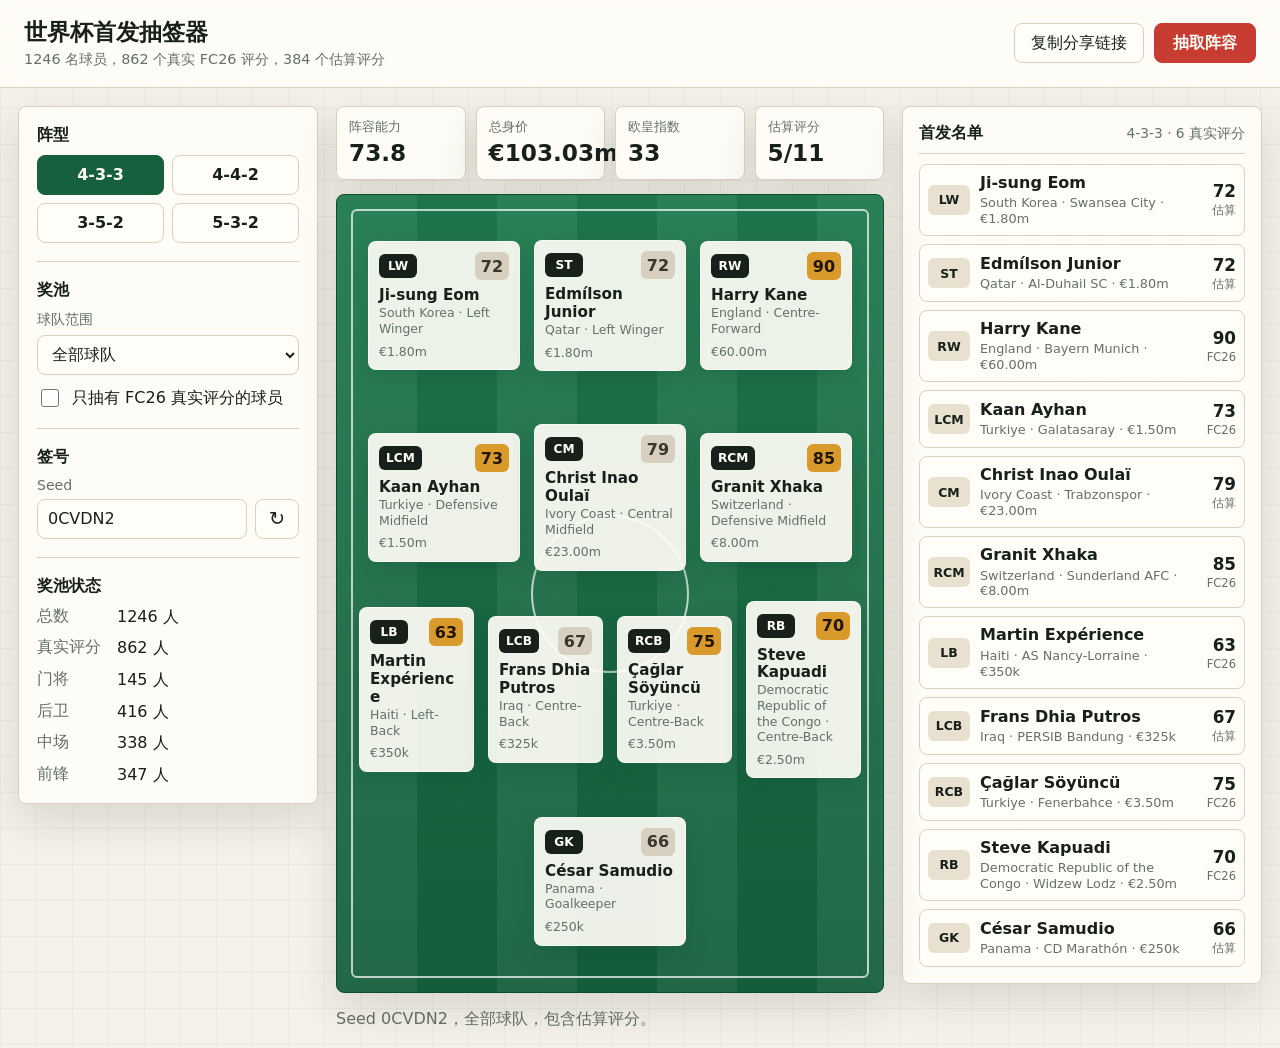
==== index.html @ d8655aa6 "Initial commit: World Cup Lineup Lottery app - index.html: Main page with lottery UI - app.js: Core " ====
<!doctype html>
<html lang="zh-CN">
  <head>
    <meta charset="utf-8" />
    <meta name="viewport" content="width=device-width, initial-scale=1" />
    <title>世界杯首发抽签器</title>
    <link rel="stylesheet" href="./styles.css" />
  </head>
  <body>
    <header class="topbar">
      <div>
        <h1>世界杯首发抽签器</h1>
        <p id="dataSummary">正在载入球员数据</p>
      </div>
      <div class="top-actions">
        <button class="ghost-button" id="copyButton" type="button">复制分享链接</button>
        <button class="primary-button" id="drawButton" type="button">抽取阵容</button>
      </div>
    </header>

    <main class="app-shell">
      <aside class="control-panel" aria-label="抽签设置">
        <section>
          <h2>阵型</h2>
          <div class="segmented-control" id="formationButtons" role="group" aria-label="阵型"></div>
        </section>

        <section>
          <h2>奖池</h2>
          <label class="field-label" for="teamSelect">球队范围</label>
          <select id="teamSelect"></select>
          <label class="toggle-row">
            <input id="realRatingsOnly" type="checkbox" />
            <span>只抽有 FC26 真实评分的球员</span>
          </label>
        </section>

        <section>
          <h2>签号</h2>
          <label class="field-label" for="seedInput">Seed</label>
          <div class="seed-row">
            <input id="seedInput" autocomplete="off" spellcheck="false" />
            <button class="icon-button" id="seedButton" type="button" title="生成新签号" aria-label="生成新签号">↻</button>
          </div>
        </section>

        <section>
          <h2>奖池状态</h2>
          <dl class="rules-list" id="poolStats"></dl>
        </section>
      </aside>

      <section class="pitch-stage" aria-label="首发阵容">
        <div class="score-strip" aria-live="polite">
          <div>
            <span class="stat-label">阵容能力</span>
            <strong id="averageOverall">--</strong>
          </div>
          <div>
            <span class="stat-label">总身价</span>
            <strong id="totalValue">--</strong>
          </div>
          <div>
            <span class="stat-label">欧皇指数</span>
            <strong id="luckScore">--</strong>
          </div>
          <div>
            <span class="stat-label">估算评分</span>
            <strong id="estimatedCount">--</strong>
          </div>
        </div>

        <div class="pitch" id="pitch"></div>
        <p class="status-line" id="statusLine"></p>
      </section>

      <aside class="lineup-panel" aria-label="阵容明细">
        <div class="panel-header">
          <h2>首发名单</h2>
          <span id="lineupMeta">--</span>
        </div>
        <ol class="lineup-list" id="lineupList"></ol>
      </aside>
    </main>

    <script src="./data/players.js"></script>
    <script src="./app.js"></script>
  </body>
</html>
---- styles.css ----
:root {
  color-scheme: light;
  --page: #f4f1e8;
  --ink: #18201b;
  --muted: #637167;
  --line: #d9d1bd;
  --panel: #fffdf7;
  --pitch: #1f7a4d;
  --pitch-dark: #16603d;
  --pitch-line: rgba(255, 255, 255, 0.7);
  --accent: #c83b31;
  --accent-dark: #9e2821;
  --gold: #d99a2b;
  --shadow: 0 16px 40px rgba(31, 42, 32, 0.13);
}

* {
  box-sizing: border-box;
}

html {
  min-height: 100%;
}

body {
  min-height: 100vh;
  margin: 0;
  overflow-x: hidden;
  font-family:
    "Inter",
    "Microsoft YaHei",
    "PingFang SC",
    system-ui,
    sans-serif;
  font-size: 16px;
  letter-spacing: 0;
  color: var(--ink);
  background:
    linear-gradient(90deg, rgba(24, 32, 27, 0.04) 1px, transparent 1px),
    linear-gradient(180deg, rgba(24, 32, 27, 0.04) 1px, transparent 1px),
    var(--page);
  background-size: 36px 36px;
}

button,
input,
select {
  font: inherit;
}

button {
  cursor: pointer;
}

.topbar {
  display: flex;
  align-items: center;
  justify-content: space-between;
  gap: 24px;
  max-width: 100vw;
  padding: 18px 24px;
  border-bottom: 1px solid var(--line);
  background: rgba(255, 253, 247, 0.88);
  backdrop-filter: blur(10px);
  position: sticky;
  top: 0;
  z-index: 10;
}

.topbar > div {
  min-width: 0;
}

.topbar h1 {
  margin: 0;
  font-size: 1.45rem;
  line-height: 1.2;
}

.topbar p {
  margin: 4px 0 0;
  color: var(--muted);
  font-size: 0.9rem;
}

.top-actions {
  display: flex;
  gap: 10px;
  flex-wrap: wrap;
  justify-content: flex-end;
}

.primary-button,
.ghost-button,
.icon-button,
.formation-button {
  min-height: 40px;
  border-radius: 8px;
  border: 1px solid transparent;
  transition:
    background 160ms ease,
    border-color 160ms ease,
    color 160ms ease,
    transform 160ms ease;
}

.primary-button {
  padding: 0 18px;
  color: #fffdf7;
  background: var(--accent);
  border-color: var(--accent);
  font-weight: 700;
}

.primary-button:hover {
  background: var(--accent-dark);
  border-color: var(--accent-dark);
}

.ghost-button {
  padding: 0 16px;
  color: var(--ink);
  background: #fffdf7;
  border-color: var(--line);
}

.ghost-button:hover,
.icon-button:hover,
.formation-button:hover {
  border-color: #b9ab8d;
}

.icon-button {
  width: 44px;
  flex: 0 0 44px;
  color: var(--ink);
  background: #fffdf7;
  border-color: var(--line);
  font-size: 1.2rem;
}

.app-shell {
  display: grid;
  grid-template-columns: minmax(250px, 300px) minmax(420px, 1fr) minmax(280px, 360px);
  gap: 18px;
  padding: 18px;
  align-items: start;
}

.control-panel,
.lineup-panel {
  min-width: 0;
  max-width: 100%;
  background: rgba(255, 253, 247, 0.94);
  border: 1px solid var(--line);
  border-radius: 8px;
  box-shadow: var(--shadow);
}

.control-panel {
  display: grid;
  gap: 18px;
  padding: 18px;
}

.control-panel section + section {
  border-top: 1px solid var(--line);
  padding-top: 18px;
}

.control-panel h2,
.lineup-panel h2 {
  margin: 0 0 10px;
  font-size: 1rem;
  line-height: 1.25;
}

.segmented-control {
  display: grid;
  grid-template-columns: repeat(2, minmax(0, 1fr));
  gap: 8px;
}

.formation-button {
  padding: 0 10px;
  color: var(--ink);
  background: #fffdf7;
  border-color: var(--line);
  font-weight: 700;
}

.formation-button.is-active {
  color: #fffdf7;
  background: var(--pitch-dark);
  border-color: var(--pitch-dark);
}

.field-label {
  display: block;
  margin-bottom: 6px;
  color: var(--muted);
  font-size: 0.88rem;
}

select,
input {
  width: 100%;
  min-height: 40px;
  border: 1px solid var(--line);
  border-radius: 8px;
  background: #fffdf7;
  color: var(--ink);
  padding: 0 10px;
}

select:focus,
input:focus,
button:focus-visible {
  outline: 3px solid rgba(200, 59, 49, 0.25);
  outline-offset: 2px;
}

.toggle-row {
  display: flex;
  align-items: flex-start;
  gap: 10px;
  margin-top: 12px;
  color: var(--ink);
  line-height: 1.35;
}

.toggle-row input {
  width: 18px;
  min-height: 18px;
  margin-top: 2px;
  accent-color: var(--accent);
}

.seed-row {
  display: grid;
  grid-template-columns: minmax(0, 1fr) 44px;
  gap: 8px;
}

.seed-row input {
  min-width: 0;
}

.hint {
  margin: 8px 0 0;
  color: var(--muted);
  font-size: 0.86rem;
  line-height: 1.5;
}

.rules-list {
  display: grid;
  gap: 10px;
  margin: 0;
}

.rules-list div {
  display: grid;
  grid-template-columns: 72px 1fr;
  gap: 8px;
}

.rules-list dt {
  color: var(--muted);
}

.rules-list dd {
  margin: 0;
  line-height: 1.35;
}

.pitch-stage {
  display: grid;
  gap: 14px;
  min-width: 0;
}

.score-strip {
  display: grid;
  grid-template-columns: repeat(4, minmax(0, 1fr));
  gap: 10px;
}

.score-strip > div {
  min-height: 74px;
  padding: 12px;
  border: 1px solid var(--line);
  border-radius: 8px;
  background: rgba(255, 253, 247, 0.94);
  box-shadow: var(--shadow);
}

.stat-label {
  display: block;
  color: var(--muted);
  font-size: 0.82rem;
  line-height: 1.2;
}

.score-strip strong {
  display: block;
  margin-top: 5px;
  font-size: 1.45rem;
  line-height: 1.1;
}

.pitch {
  position: relative;
  display: grid;
  grid-template-rows: repeat(4, minmax(120px, 1fr));
  gap: 14px;
  min-height: 700px;
  overflow: hidden;
  padding: 22px;
  border-radius: 8px;
  border: 1px solid #0d4d30;
  background:
    linear-gradient(90deg, rgba(255, 255, 255, 0.05) 50%, rgba(0, 0, 0, 0.04) 50%),
    linear-gradient(180deg, var(--pitch), var(--pitch-dark));
  background-size: 160px 100%, 100% 100%;
  box-shadow: var(--shadow);
}

.pitch::before {
  content: "";
  position: absolute;
  inset: 14px;
  border: 2px solid var(--pitch-line);
  border-radius: 6px;
  pointer-events: none;
}

.pitch::after {
  content: "";
  position: absolute;
  left: 50%;
  top: 50%;
  width: 154px;
  height: 154px;
  border: 2px solid var(--pitch-line);
  border-radius: 999px;
  transform: translate(-50%, -50%);
  pointer-events: none;
}

.pitch-row {
  position: relative;
  z-index: 1;
  display: flex;
  justify-content: center;
  align-items: center;
  gap: 14px;
}

.player-tile {
  display: grid;
  grid-template-rows: auto 1fr auto;
  gap: 7px;
  flex: 1 1 118px;
  width: min(152px, 100%);
  max-width: 152px;
  min-width: 0;
  min-height: 116px;
  padding: 10px;
  border-radius: 8px;
  border: 1px solid rgba(255, 253, 247, 0.7);
  background: rgba(255, 253, 247, 0.92);
  color: var(--ink);
  box-shadow: 0 8px 22px rgba(13, 77, 48, 0.25);
}

.tile-top {
  display: flex;
  align-items: center;
  justify-content: space-between;
  gap: 8px;
  min-height: 28px;
}

.slot-label {
  display: inline-flex;
  align-items: center;
  justify-content: center;
  min-width: 38px;
  height: 24px;
  padding: 0 7px;
  border-radius: 6px;
  background: var(--ink);
  color: #fffdf7;
  font-size: 0.76rem;
  font-weight: 800;
}

.overall-badge {
  display: inline-flex;
  align-items: center;
  justify-content: center;
  min-width: 34px;
  height: 28px;
  border-radius: 6px;
  background: var(--gold);
  color: #1f1606;
  font-weight: 900;
}

.overall-badge.is-estimated {
  background: #d7cfc0;
  color: #3b352c;
}

.player-name {
  margin: 0;
  font-size: 0.95rem;
  line-height: 1.18;
  font-weight: 800;
  overflow-wrap: anywhere;
}

.player-meta,
.player-value {
  margin: 0;
  color: var(--muted);
  font-size: 0.78rem;
  line-height: 1.25;
  overflow-wrap: anywhere;
}

.lineup-panel {
  padding: 16px;
  min-width: 0;
}

.panel-header {
  display: flex;
  align-items: baseline;
  justify-content: space-between;
  gap: 10px;
  border-bottom: 1px solid var(--line);
  padding-bottom: 10px;
  margin-bottom: 10px;
}

.panel-header h2 {
  margin: 0;
}

.panel-header span {
  color: var(--muted);
  font-size: 0.86rem;
}

.lineup-list {
  display: grid;
  gap: 8px;
  margin: 0;
  padding: 0;
  list-style: none;
}

.lineup-list li {
  display: grid;
  grid-template-columns: 42px 1fr auto;
  align-items: center;
  gap: 10px;
  min-height: 58px;
  padding: 8px;
  border: 1px solid var(--line);
  border-radius: 8px;
  background: #fffdf7;
}

.mini-position {
  display: inline-flex;
  align-items: center;
  justify-content: center;
  height: 30px;
  border-radius: 6px;
  background: #e9e1cf;
  font-weight: 800;
  font-size: 0.78rem;
}

.list-name {
  margin: 0;
  font-weight: 800;
  line-height: 1.2;
  overflow-wrap: anywhere;
}

.list-meta {
  margin: 3px 0 0;
  color: var(--muted);
  font-size: 0.8rem;
  line-height: 1.25;
  overflow-wrap: anywhere;
}

.list-rating {
  display: grid;
  justify-items: end;
  gap: 2px;
  min-width: 44px;
}

.list-rating strong {
  font-size: 1.05rem;
}

.list-rating span {
  color: var(--muted);
  font-size: 0.72rem;
}

.status-line {
  min-height: 22px;
  margin: 0;
  color: var(--muted);
  line-height: 1.45;
}

.status-line.is-error {
  color: var(--accent-dark);
  font-weight: 700;
}

@media (max-width: 1180px) {
  .app-shell {
    grid-template-columns: 290px minmax(420px, 1fr);
  }

  .lineup-panel {
    grid-column: 1 / -1;
  }
}

@media (max-width: 820px) {
  .topbar {
    position: static;
    align-items: stretch;
    flex-direction: column;
    padding: 16px;
  }

  .top-actions {
    width: 100%;
    justify-content: stretch;
  }

  .top-actions button {
    min-width: 0;
    flex: 1 1 160px;
  }

  .app-shell {
    grid-template-columns: minmax(0, 1fr);
    width: 100%;
    max-width: 100vw;
    overflow: hidden;
    padding: 12px;
  }

  .score-strip {
    grid-template-columns: repeat(2, minmax(0, 1fr));
  }

  .pitch {
    min-height: 620px;
    padding: 16px 10px;
    gap: 10px;
  }

  .pitch-row {
    flex-wrap: wrap;
    gap: 8px;
  }

  .player-tile {
    flex-basis: 96px;
    min-height: 106px;
    padding: 8px;
  }

  .player-name {
    font-size: 0.84rem;
  }

  .player-meta,
  .player-value {
    font-size: 0.72rem;
  }
}

@media (max-width: 520px) {
  body {
    font-size: 15px;
  }

  .top-actions {
    display: grid;
    grid-template-columns: minmax(0, 1fr);
    gap: 8px;
  }

  .top-actions button {
    width: 100%;
    flex: 0 1 auto;
  }

  .control-panel,
  .lineup-panel,
  .pitch-stage {
    width: calc(100vw - 24px);
    max-width: calc(100vw - 24px);
  }

  .segmented-control,
  .score-strip {
    grid-template-columns: 1fr;
  }

  .pitch {
    min-height: 760px;
  }

  .pitch-row {
    align-items: stretch;
  }

  .player-tile {
    width: 100%;
    min-width: 0;
  }

  .slot-label {
    min-width: 32px;
    padding: 0 5px;
  }

  .overall-badge {
    min-width: 30px;
  }
}
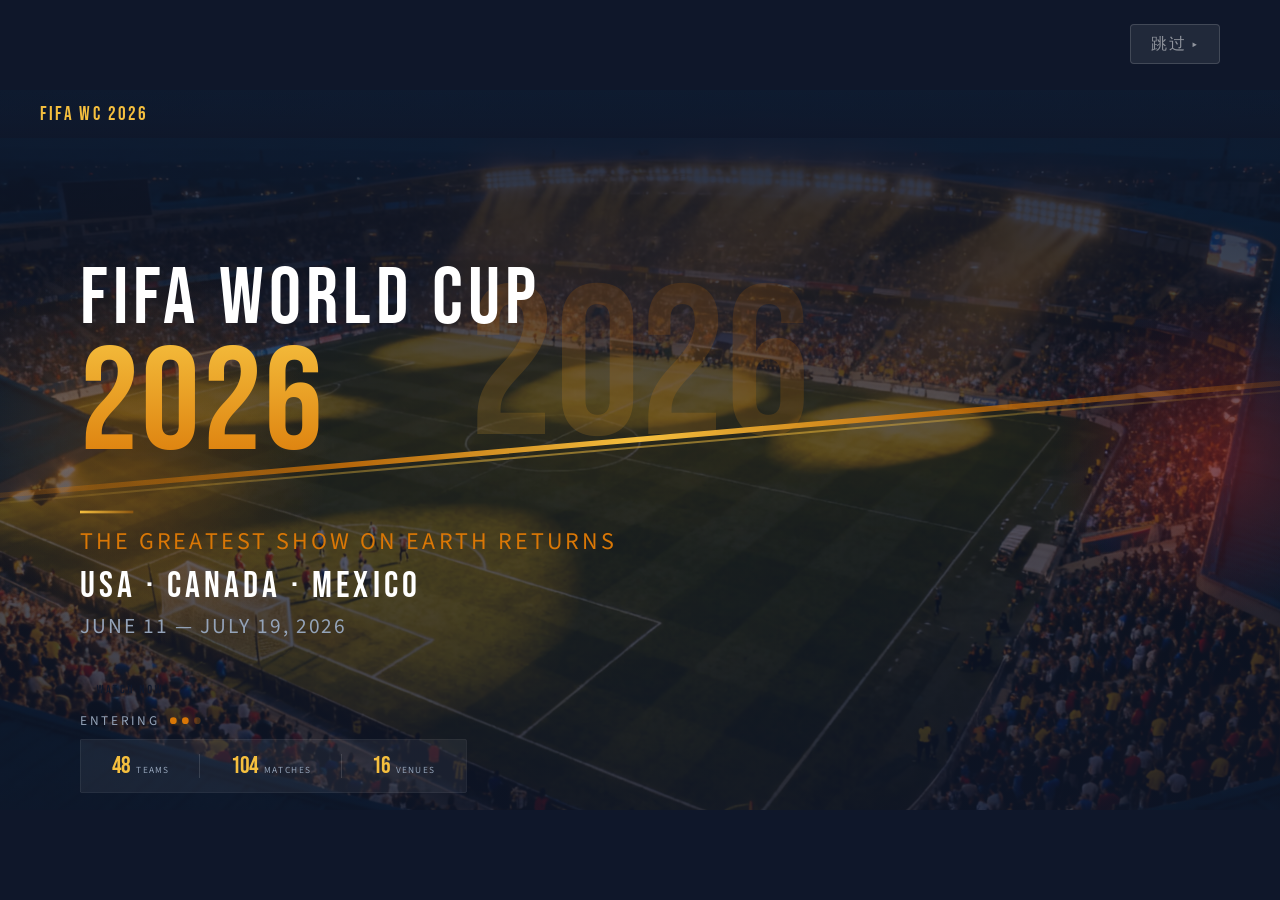
==== commit 57b485c9: "feat: add cover page and assets, update index.html - Add cover.html as the landing page - Add app.ht" ====
--- a/index.html
+++ b/index.html
@@ -1,89 +1,401 @@
-<!doctype html>
+<!DOCTYPE html>
 <html lang="zh-CN">
-  <head>
-    <meta charset="utf-8" />
-    <meta name="viewport" content="width=device-width, initial-scale=1" />
-    <title>世界杯首发抽签器</title>
-    <link rel="stylesheet" href="./styles.css" />
-  </head>
-  <body>
-    <header class="topbar">
-      <div>
-        <h1>世界杯首发抽签器</h1>
-        <p id="dataSummary">正在载入球员数据</p>
+<head>
+  <meta charset="UTF-8">
+  <meta name="viewport" content="width=device-width, initial-scale=1.0">
+  <title>FIFA World Cup 2026</title>
+  <link rel="preconnect" href="https://fonts.googleapis.com">
+  <link rel="preconnect" href="https://fonts.gstatic.com" crossorigin>
+  <link href="https://fonts.googleapis.com/css2?family=Bebas+Neue&family=Source+Sans+3:wght@400;600&display=swap" rel="stylesheet">
+  <style>
+    :root {
+      --navy: #0F172A;
+      --gold-light: #F5BF3E;
+      --gold: #D97706;
+      --gold-dark: #A05103;
+      --red: #C2261D;
+      --gray: #94A3B8;
+      --white: #FFFFFF;
+    }
+
+    * { margin: 0; padding: 0; box-sizing: border-box; }
+
+    html, body {
+      width: 100%; height: 100%;
+      overflow: hidden;
+      background: var(--navy);
+      font-family: 'Source Sans 3', sans-serif;
+    }
+
+    /* ===== Stage & Scaling ===== */
+    .stage {
+      position: absolute;
+      top: 0; left: 0;
+      width: 1920px; height: 1080px;
+      transform-origin: top left;
+      overflow: hidden;
+    }
+
+    .hero {
+      position: relative;
+      width: 1920px; height: 1080px;
+      background: var(--navy);
+      overflow: hidden;
+    }
+
+    /* ===== Background Image ===== */
+    .hero-bg {
+      position: absolute; inset: 0;
+      width: 1920px; height: 1080px;
+    }
+    .hero-bg img {
+      width: 100%; height: 100%;
+      object-fit: cover;
+      display: block;
+    }
+
+    /* ===== Gradient Overlay ===== */
+    .gradient-overlay {
+      position: absolute; inset: 0;
+      width: 1920px; height: 1080px;
+      background: linear-gradient(to bottom,
+        rgba(15,23,42,0.92) 0%,
+        rgba(15,23,42,0.65) 50%,
+        rgba(15,23,42,0.85) 100%
+      );
+      z-index: 1;
+    }
+
+    /* ===== Ambient Glows ===== */
+    .glow-left {
+      position: absolute;
+      left: -100px; top: 240px;
+      width: 600px; height: 600px;
+      background: radial-gradient(circle, rgba(217,119,6,0.25) 0%, rgba(217,119,6,0) 70%);
+      z-index: 1; pointer-events: none;
+    }
+    .glow-right {
+      position: absolute;
+      right: -160px; top: 300px;
+      width: 500px; height: 500px;
+      background: radial-gradient(circle, rgba(194,38,29,0.35) 0%, rgba(194,38,29,0) 70%);
+      z-index: 1; pointer-events: none;
+    }
+
+    /* ===== Diagonal Accent Bands ===== */
+    .band-primary {
+      position: absolute;
+      left: -140px; top: 520px;
+      width: 2200px; height: 8px;
+      background: linear-gradient(to right,
+        rgba(217,119,6,0) 0%,
+        rgba(217,119,6,0.8) 30%,
+        rgba(245,191,62,1) 50%,
+        rgba(217,119,6,0.8) 70%,
+        rgba(217,119,6,0) 100%
+      );
+      transform: rotate(-5deg);
+      z-index: 2; pointer-events: none;
+    }
+    .band-secondary {
+      position: absolute;
+      left: -140px; top: 534px;
+      width: 2200px; height: 3px;
+      background: linear-gradient(to right,
+        rgba(217,119,6,0) 0%,
+        rgba(245,191,62,0.5) 40%,
+        rgba(245,191,62,0.5) 60%,
+        rgba(217,119,6,0) 100%
+      );
+      transform: rotate(-5deg);
+      z-index: 2; pointer-events: none;
+    }
+
+    /* ===== Watermark Year ===== */
+    .watermark-year {
+      position: absolute;
+      left: 50%; top: 260px;
+      transform: translateX(-50%);
+      font-family: 'Bebas Neue', sans-serif;
+      font-size: 320px; font-weight: 400;
+      text-align: center; line-height: 1;
+      background: linear-gradient(17deg, var(--gold-light) 0%, var(--gold) 60%, var(--gold-dark) 100%);
+      -webkit-background-clip: text; background-clip: text;
+      -webkit-text-fill-color: transparent;
+      opacity: 0.18;
+      z-index: 1; pointer-events: none; user-select: none;
+    }
+
+    /* ===== Main Content ===== */
+    .content {
+      position: absolute;
+      left: 120px; top: 0;
+      width: 1680px; height: 1080px;
+      z-index: 5;
+      display: flex; flex-direction: column; justify-content: center;
+    }
+    .main-title {
+      font-family: 'Bebas Neue', sans-serif;
+      font-size: 120px; font-weight: 400;
+      color: var(--white);
+      letter-spacing: 8px; line-height: 1;
+      margin-bottom: -10px;
+    }
+    .year-bold {
+      font-family: 'Bebas Neue', sans-serif;
+      font-size: 220px; font-weight: 400;
+      letter-spacing: 4px; line-height: 1;
+      background: linear-gradient(to bottom, var(--gold-light) 0%, var(--gold) 100%);
+      -webkit-background-clip: text; background-clip: text;
+      -webkit-text-fill-color: transparent;
+    }
+    .accent-line {
+      width: 80px; height: 4px;
+      background: linear-gradient(to right, var(--gold-light) 0%, rgba(217,119,6,0.4) 100%);
+      margin: 48px 0 16px 0;
+    }
+    .tagline {
+      font-family: 'Source Sans 3', sans-serif;
+      font-size: 36px; color: var(--gold);
+      letter-spacing: 5px; font-weight: 400;
+    }
+    .host-info {
+      font-family: 'Bebas Neue', sans-serif;
+      font-size: 56px; color: var(--white);
+      letter-spacing: 6px; margin-top: 8px;
+    }
+    .date-info {
+      font-family: 'Source Sans 3', sans-serif;
+      font-size: 32px; color: var(--gray);
+      letter-spacing: 3px; margin-top: 4px;
+    }
+
+    /* ===== Loading / Countdown ===== */
+    .countdown-overlay {
+      position: absolute;
+      left: 120px; bottom: 120px;
+      z-index: 10;
+      display: flex; align-items: center; gap: 16px;
+    }
+    .countdown-label {
+      font-family: 'Source Sans 3', sans-serif;
+      font-size: 20px; color: var(--gray);
+      letter-spacing: 4px;
+      animation: pulse-text 1s ease-in-out infinite;
+    }
+    @keyframes pulse-text {
+      0%, 100% { opacity: 0.5; }
+      50% { opacity: 1; }
+    }
+    .countdown-dots {
+      display: flex; gap: 8px;
+    }
+    .countdown-dot {
+      width: 10px; height: 10px;
+      border-radius: 50%;
+      background: var(--gold);
+      opacity: 0.3;
+      transition: opacity 0.3s ease;
+    }
+    .countdown-dot.active {
+      opacity: 1;
+      box-shadow: 0 0 12px rgba(245,191,62,0.6);
+    }
+
+    /* ===== Page Transition ===== */
+    .fade-out {
+      animation: fadeOut 0.8s ease forwards;
+    }
+    @keyframes fadeOut {
+      0% { opacity: 1; transform: scale(1); }
+      100% { opacity: 0; transform: scale(1.03); }
+    }
+
+    /* ===== Entry animation ===== */
+    .hero {
+      animation: fadeIn 0.6s ease;
+    }
+    @keyframes fadeIn {
+      0% { opacity: 0; }
+      100% { opacity: 1; }
+    }
+
+    /* ===== Nav Bar (simplified for splash) ===== */
+    .nav-bar {
+      position: absolute;
+      top: 0; left: 0;
+      width: 1920px; height: 72px;
+      background: linear-gradient(to top, rgba(15,23,42,0.9) 0%, rgba(15,23,42,0) 100%);
+      z-index: 10;
+      display: flex; align-items: center;
+      padding: 0 60px;
+    }
+    .nav-logo {
+      font-family: 'Bebas Neue', sans-serif;
+      font-size: 28px; color: var(--gold-light);
+      letter-spacing: 4px;
+    }
+
+    .stats-strip {
+      position: absolute;
+      left: 120px; bottom: 26px;
+      width: 580px; height: 80px;
+      background: rgba(255,255,255,0.06);
+      border: 1px solid rgba(255,255,255,0.1);
+      border-radius: 2px;
+      display: flex; align-items: center; justify-content: space-around;
+      z-index: 5; padding: 0 24px;
+    }
+    .stat-item { display: flex; align-items: baseline; gap: 8px; }
+    .stat-num { font-family: 'Bebas Neue', sans-serif; font-size: 36px; color: var(--gold-light); line-height: 1; }
+    .stat-label { font-family: 'Source Sans 3', sans-serif; font-size: 14px; color: var(--gray); letter-spacing: 2px; }
+    .stat-divider { width: 1px; height: 36px; background: rgba(255,255,255,0.2); }
+
+    /* ===== Skip Button ===== */
+    .skip-btn {
+      position: absolute;
+      right: 60px; top: 24px;
+      z-index: 20;
+      font-family: 'Source Sans 3', sans-serif;
+      font-size: 16px; color: rgba(255,255,255,0.5);
+      background: rgba(255,255,255,0.08);
+      border: 1px solid rgba(255,255,255,0.15);
+      border-radius: 4px;
+      padding: 8px 20px;
+      cursor: pointer;
+      letter-spacing: 2px;
+      transition: all 0.3s ease;
+    }
+    .skip-btn:hover {
+      color: var(--white);
+      background: rgba(255,255,255,0.15);
+      border-color: rgba(255,255,255,0.3);
+    }
+  </style>
+</head>
+<body>
+
+  <button class="skip-btn" onclick="goNow()">跳过 ▸</button>
+
+  <div class="stage" id="stage">
+    <div class="hero" id="hero">
+
+      <!-- Background Image -->
+      <div class="hero-bg">
+        <img src="assets/2_2.png" alt="Stadium atmosphere">
       </div>
-      <div class="top-actions">
-        <button class="ghost-button" id="copyButton" type="button">复制分享链接</button>
-        <button class="primary-button" id="drawButton" type="button">抽取阵容</button>
+
+      <!-- Gradient Overlay -->
+      <div class="gradient-overlay"></div>
+
+      <!-- Ambient Glows -->
+      <div class="glow-left"></div>
+      <div class="glow-right"></div>
+
+      <!-- Diagonal Accent Bands -->
+      <div class="band-primary"></div>
+      <div class="band-secondary"></div>
+
+      <!-- Watermark Year -->
+      <div class="watermark-year">2026</div>
+
+      <!-- Nav Bar -->
+      <nav class="nav-bar">
+        <div class="nav-logo">FIFA WC 2026</div>
+      </nav>
+
+      <!-- Main Content -->
+      <div class="content">
+        <h1 class="main-title">FIFA WORLD CUP</h1>
+        <div class="year-bold">2026</div>
+        <div class="accent-line"></div>
+        <p class="tagline">THE GREATEST SHOW ON EARTH RETURNS</p>
+        <p class="host-info">USA · CANADA · MEXICO</p>
+        <p class="date-info">JUNE 11 — JULY 19, 2026</p>
       </div>
-    </header>
-
-    <main class="app-shell">
-      <aside class="control-panel" aria-label="抽签设置">
-        <section>
-          <h2>阵型</h2>
-          <div class="segmented-control" id="formationButtons" role="group" aria-label="阵型"></div>
-        </section>
-
-        <section>
-          <h2>奖池</h2>
-          <label class="field-label" for="teamSelect">球队范围</label>
-          <select id="teamSelect"></select>
-          <label class="toggle-row">
-            <input id="realRatingsOnly" type="checkbox" />
-            <span>只抽有 FC26 真实评分的球员</span>
-          </label>
-        </section>
-
-        <section>
-          <h2>签号</h2>
-          <label class="field-label" for="seedInput">Seed</label>
-          <div class="seed-row">
-            <input id="seedInput" autocomplete="off" spellcheck="false" />
-            <button class="icon-button" id="seedButton" type="button" title="生成新签号" aria-label="生成新签号">↻</button>
-          </div>
-        </section>
-
-        <section>
-          <h2>奖池状态</h2>
-          <dl class="rules-list" id="poolStats"></dl>
-        </section>
-      </aside>
-
-      <section class="pitch-stage" aria-label="首发阵容">
-        <div class="score-strip" aria-live="polite">
-          <div>
-            <span class="stat-label">阵容能力</span>
-            <strong id="averageOverall">--</strong>
-          </div>
-          <div>
-            <span class="stat-label">总身价</span>
-            <strong id="totalValue">--</strong>
-          </div>
-          <div>
-            <span class="stat-label">欧皇指数</span>
-            <strong id="luckScore">--</strong>
-          </div>
-          <div>
-            <span class="stat-label">估算评分</span>
-            <strong id="estimatedCount">--</strong>
-          </div>
+
+      <!-- Countdown -->
+      <div class="countdown-overlay">
+        <span class="countdown-label">ENTERING</span>
+        <div class="countdown-dots" id="countdownDots">
+          <div class="countdown-dot"></div>
+          <div class="countdown-dot"></div>
+          <div class="countdown-dot"></div>
         </div>
-
-        <div class="pitch" id="pitch"></div>
-        <p class="status-line" id="statusLine"></p>
-      </section>
-
-      <aside class="lineup-panel" aria-label="阵容明细">
-        <div class="panel-header">
-          <h2>首发名单</h2>
-          <span id="lineupMeta">--</span>
+      </div>
+
+      <!-- Stats Strip -->
+      <div class="stats-strip">
+        <div class="stat-item">
+          <span class="stat-num">48</span>
+          <span class="stat-label">TEAMS</span>
         </div>
-        <ol class="lineup-list" id="lineupList"></ol>
-      </aside>
-    </main>
-
-    <script src="./data/players.js"></script>
-    <script src="./app.js"></script>
-  </body>
+        <div class="stat-divider"></div>
+        <div class="stat-item">
+          <span class="stat-num">104</span>
+          <span class="stat-label">MATCHES</span>
+        </div>
+        <div class="stat-divider"></div>
+        <div class="stat-item">
+          <span class="stat-num">16</span>
+          <span class="stat-label">VENUES</span>
+        </div>
+      </div>
+
+    </div>
+  </div>
+
+  <script>
+    (function() {
+      // --- Stage Scaling ---
+      const stage = document.getElementById('stage');
+      const DESIGN_W = 1920;
+      const DESIGN_H = 1080;
+
+      function resize() {
+        const winW = window.innerWidth;
+        const winH = window.innerHeight;
+        const scale = Math.min(winW / DESIGN_W, winH / DESIGN_H);
+        const offsetX = (winW - DESIGN_W * scale) / 2;
+        const offsetY = (winH - DESIGN_H * scale) / 2;
+        stage.style.transform = `translate(${offsetX}px, ${offsetY}px) scale(${scale})`;
+      }
+      resize();
+      window.addEventListener('resize', resize);
+
+      // --- Countdown ---
+      const dots = document.querySelectorAll('.countdown-dot');
+      const hero = document.getElementById('hero');
+      let count = 0;
+      const totalSeconds = 3;
+      const intervalMs = (totalSeconds * 1000) / totalSeconds;
+
+      function lightUpDot(index) {
+        dots.forEach((d, i) => d.classList.toggle('active', i === index));
+      }
+
+      lightUpDot(0);
+
+      const ticker = setInterval(() => {
+        count++;
+        if (count < totalSeconds) {
+          lightUpDot(count);
+        } else {
+          clearInterval(ticker);
+          // All dots lit — time to go
+          goNow();
+        }
+      }, intervalMs);
+
+      // --- Go → cover.html ---
+      window.goNow = function() {
+        clearInterval(ticker);
+        hero.classList.add('fade-out');
+        setTimeout(() => {
+          window.location.href = 'cover.html';
+        }, 800);
+      };
+    })();
+  </script>
+</body>
 </html>
